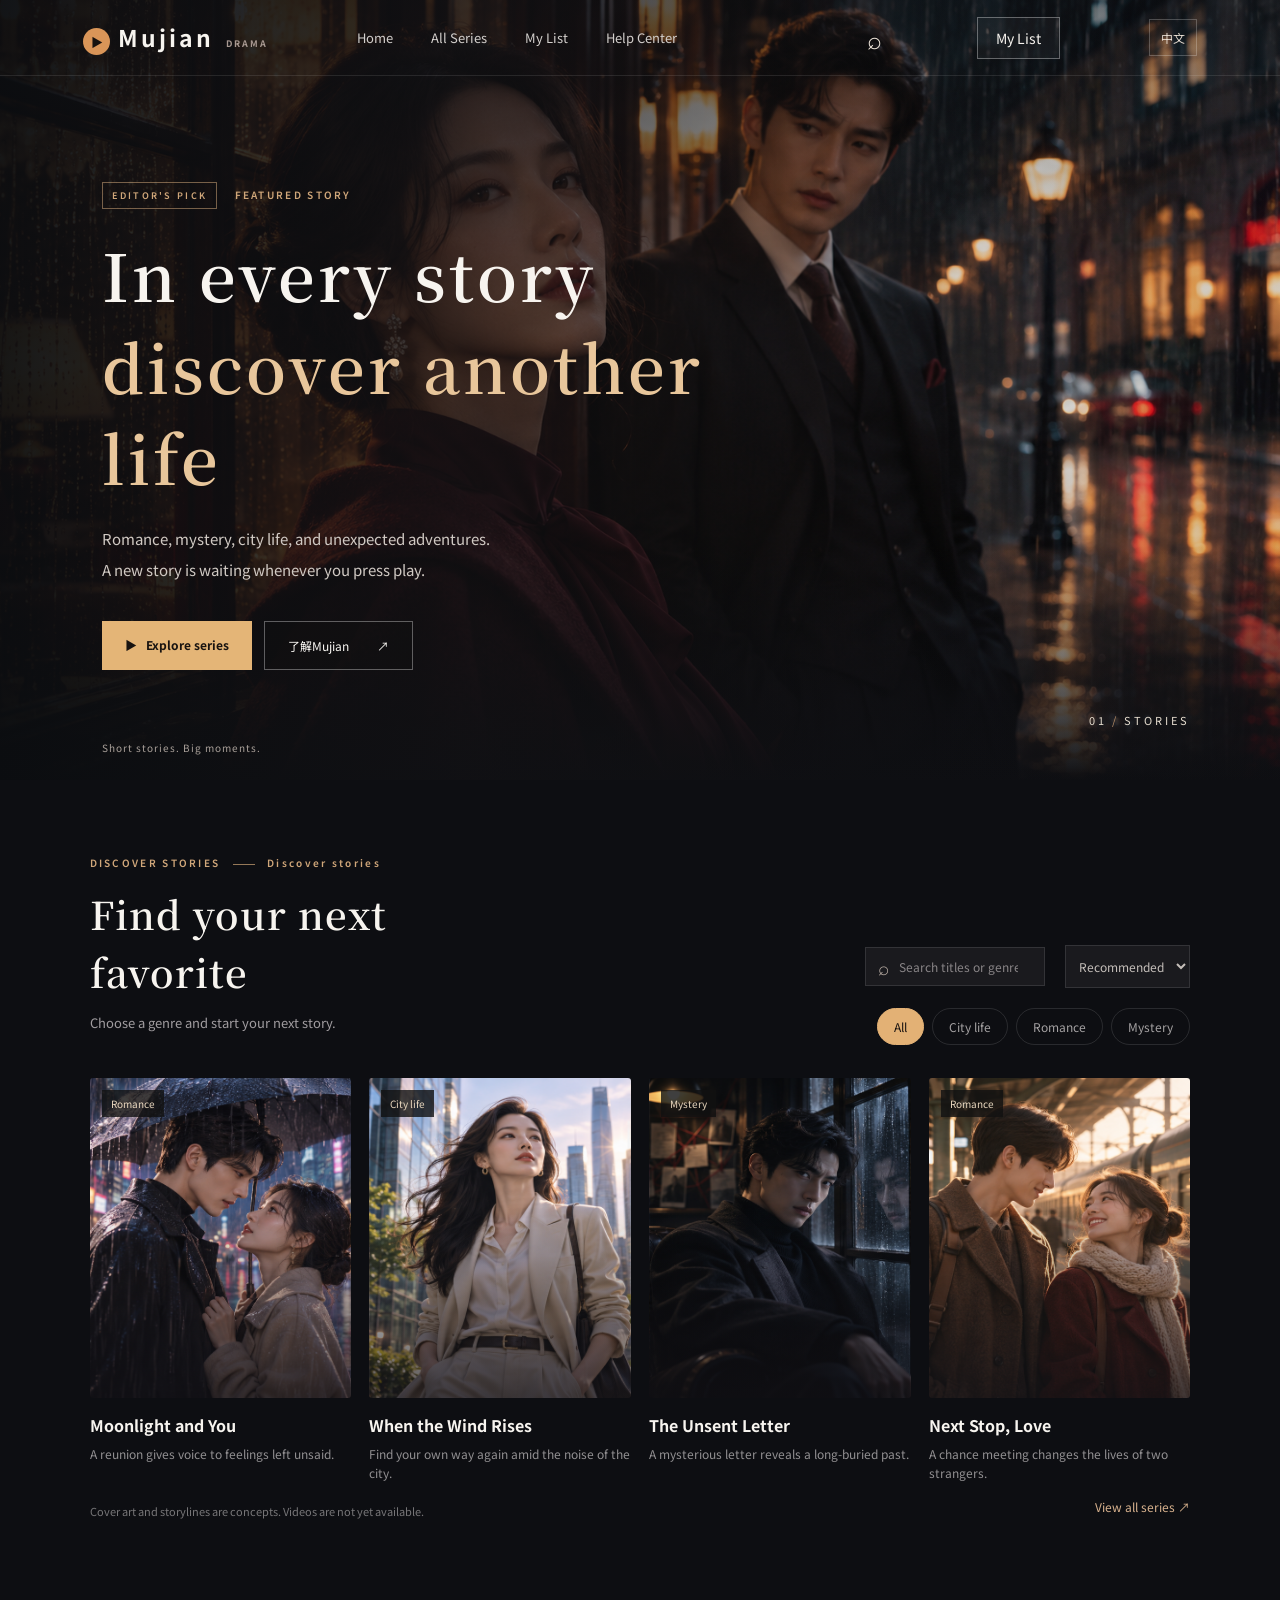
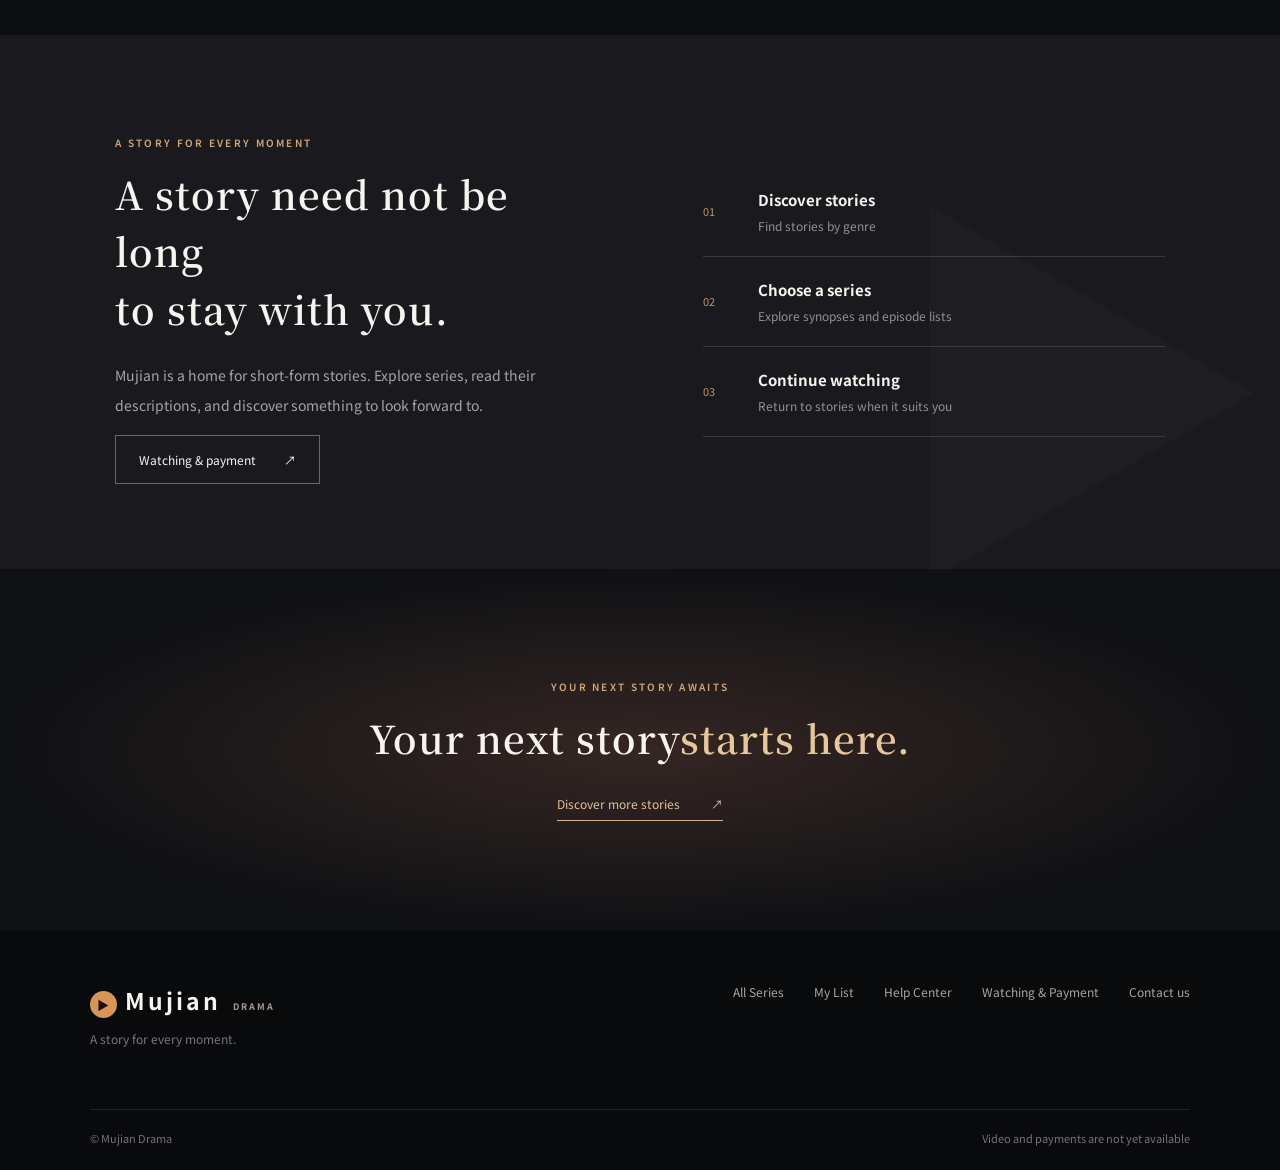
==== index.html @ 571a9138 "Create Mujian drama website" ====
<!doctype html><html lang="zh-CN"><head><meta charset="utf-8"><meta name="viewport" content="width=device-width,initial-scale=1"><meta name="description" content="幕间短剧：发现精彩短剧，探索不同题材的故事。"><title>幕间短剧 | 每一刻，都有好故事</title><link rel="icon" href="data:,"><link rel="stylesheet" href="style.css"></head><body><header><a class="logo" href="#top"><span>▶</span> 幕间 <small>DRAMA</small></a><nav><a href="index.html">首页</a><a href="catalog.html">全部剧集</a><a href="library.html">我的片单</a><a href="help.html">帮助中心</a></nav><button class="header-search" data-action="search" aria-label="搜索剧集">⌕</button><a class="header-btn" href="library.html">我的片单</a></header><main id="top"><section class="hero"><div class="hero-art"></div><div class="hero-vignette"></div><div class="hero-copy"><div class="eyebrow"><span>EDITOR'S PICK</span> 精选故事</div><h1>在故事里<br><em>遇见另一种人生</em></h1><p>都市、爱情、悬疑与奇遇。<br>一集几分钟，让每一次打开都有新故事。</p><div class="actions"><a class="primary" href="#discover">▶ &nbsp; 探索剧集</a><a class="secondary" href="#about">了解幕间 <span>↗</span></a></div><div class="hero-note">精选短剧 · 随时发现好故事</div></div><div class="hero-index">01 <span>/</span> STORIES</div></section><section class="catalog" id="discover"><div class="heading"><div><p class="overline">DISCOVER STORIES <i></i> 发现故事</p><h2>总有一部，值得你追</h2><p class="sub">挑一个喜欢的题材，开启你的下一段故事。</p></div><div class="catalog-controls"><label class="search-box"><span>⌕</span><input id="search" type="search" placeholder="搜索剧名或题材" aria-label="搜索剧名或题材"></label><label class="sort-label"><span class="sr-only">排序方式</span><select id="sort" aria-label="排序方式"><option value="recommended">推荐排序</option><option value="title">按名称排序</option><option value="reverse">倒序排列</option></select></label><div class="filters" aria-label="题材筛选"><button class="active" data-filter="全部">全部</button><button data-filter="都市">都市</button><button data-filter="爱情">爱情</button><button data-filter="悬疑">悬疑</button></div></div></div><div id="cards" class="grid"></div><div id="empty" class="empty" hidden>没有找到相关剧集，换个关键词试试。</div><div class="catalog-bottom"><p class="caption">剧集封面与剧情为概念设计，视频尚未接入。</p><a href="catalog.html">查看全部剧集 ↗</a></div></section><section class="feature" id="about"><div class="feature-mark">▶</div><div class="feature-copy"><p class="overline">A STORY FOR EVERY MOMENT</p><h2>故事不必很长，<br>精彩可以随时开始。</h2><p>幕间是短剧内容的展示与观看平台。浏览感兴趣的剧集，查看故事介绍和集数，在碎片时间里发现值得期待的剧情。</p><a class="outline" href="service.html">了解观看与付费 <span>↗</span></a></div><div class="feature-side"><div><span>01</span><strong>发现故事</strong><p>按照题材找到感兴趣的内容</p></div><div><span>02</span><strong>选择剧集</strong><p>浏览剧情介绍与剧集目录</p></div><div><span>03</span><strong>继续观看</strong><p>在你方便的时间里追剧</p></div></div></section><section class="cta"><p class="overline">YOUR NEXT STORY AWAITS</p><h2>下一段故事，<em>现在开场。</em></h2><a href="#discover">发现更多故事 <span>↗</span></a></section></main><footer><div class="foot-top"><div><a class="logo" href="#top"><span>▶</span> 幕间 <small>DRAMA</small></a><p>每一刻，都有好故事。</p></div><div class="foot-links"><a href="catalog.html">全部剧集</a><a href="library.html">我的片单</a><a href="help.html">帮助中心</a><a href="service.html">观看与付费</a><button data-action="contact">联系我们</button></div></div><div class="foot-bottom"><span>© 幕间短剧</span><span>视频与支付尚未接入</span></div></footer><dialog id="modal"><div class="modal-heading"><div><span class="overline">MUJIAN DRAMA</span><h2 id="modal-title"></h2></div><button class="close" aria-label="关闭">×</button></div><div id="modal-body"></div></dialog><script src="i18n.js"></script><script src="data.js"></script><script src="app.js"></script></body></html>
---- style.css ----
@import url('https://fonts.googleapis.com/css2?family=Noto+Sans+SC:wght@400;500;600;700&family=Noto+Serif+SC:wght@500;600;700&display=swap');:root{color-scheme:dark;--bg:#0d0e12;--text:#f7f4ef;--muted:#a3a1a4;--accent:#e5b573}*{box-sizing:border-box}html{scroll-behavior:smooth}body{margin:0;background:var(--bg);color:var(--text);font:14px 'Noto Sans SC',sans-serif}a{color:inherit;text-decoration:none}button{font:inherit;cursor:pointer}header{height:76px;position:absolute;z-index:5;top:0;left:0;right:0;display:flex;align-items:center;padding:0 6.5%;gap:8%;border-bottom:1px solid #ffffff19}.logo{font-size:23px;font-weight:700;letter-spacing:3px;white-space:nowrap}.logo span{display:inline-grid;place-items:center;font-size:12px;background:#d99558;border-radius:50%;width:27px;height:27px;letter-spacing:0;color:#17120f}.logo small{font-size:9px;letter-spacing:2px;color:#a89992;margin-left:4px}nav{display:flex;gap:38px;font-size:13px;color:#d3cfcc}nav a:hover{color:white}.header-btn{margin-left:auto;color:#f7f4ef;border:1px solid #ffffff55;background:#ffffff0a;padding:10px 18px}.hero{height:min(780px,95vh);min-height:620px;position:relative;overflow:hidden;background:#26211f}.hero-art{position:absolute;inset:0;background:linear-gradient(120deg,#121317,#573d37);background-image:url('hero.png');background-size:cover;background-position:center 42%}.hero-vignette{position:absolute;inset:0;background:linear-gradient(90deg,#0b0d10f2 0%,#111114bf 36%,#12121425 75%),linear-gradient(0deg,#0d0e12 0%,transparent 30%),linear-gradient(180deg,#0d0e1266,transparent 30%)}.hero-copy{position:absolute;left:8%;top:24%;max-width:660px}.eyebrow,.overline{font-size:10px;font-weight:600;letter-spacing:2.3px;color:#d0a77a}.eyebrow span{padding:6px 9px;border:1px solid #d0a77a88;margin-right:13px;font-size:9px}h1,h2{font-family:'Noto Serif SC',serif;font-weight:600}h1{font-size:clamp(44px,5.1vw,72px);line-height:1.4;letter-spacing:3px;margin:27px 0 21px}em{font-style:normal;color:#e8c69b}.hero-copy p{line-height:2.05;color:#d1cac4;font-size:15px}.actions{display:flex;gap:12px;margin-top:35px}.actions a,.outline{padding:15px 23px;font-size:12px}.primary{background:#e4b577;color:#181310;font-weight:700}.secondary,.outline{border:1px solid #ffffff55;background:#11111155;color:#f9f7f3}.secondary span,.outline span{margin-left:25px}.hero-note{margin-top:70px;color:#aaa19a;font-size:10px;letter-spacing:1px}.hero-index{position:absolute;right:7%;bottom:52px;font-size:11px;letter-spacing:3px;color:#e6ddcf}.hero-index span{color:#b58b65}.catalog{padding:75px 7% 105px}.heading{display:flex;justify-content:space-between;align-items:end;gap:25px;margin-bottom:33px}.overline{margin:0 0 15px}.overline i{display:inline-block;width:22px;height:1px;background:#957858;vertical-align:middle;margin:0 8px}h2{font-size:clamp(30px,3vw,42px);margin:0;line-height:1.5;letter-spacing:1px}.sub{color:#a19da0;font-size:13px}.filters{display:flex;gap:8px;flex-wrap:wrap}.filters button{background:transparent;border:1px solid #ffffff1e;color:#a4a1a2;padding:9px 16px;border-radius:30px;font-size:12px}.filters button.active{background:#e3b175;color:#1a1411;border-color:#e3b175}.grid{display:grid;grid-template-columns:repeat(4,1fr);gap:18px}.card{min-width:0;cursor:pointer}.poster{position:relative;height:320px;background-image:linear-gradient(0deg,#121116b3,transparent 60%),url('hero.png');background-size:auto,cover;border-radius:3px;overflow:hidden}.poster:after{content:'▶';position:absolute;left:50%;top:50%;transform:translate(-50%,-50%);display:grid;place-items:center;border:1px solid #ffffffa0;border-radius:50%;width:45px;height:45px;background:#12121266;font-size:13px;opacity:0;transition:opacity .2s}.card:hover .poster:after,.card:focus-visible .poster:after{opacity:1}.poster.p1{background-position:center,65% center}.poster.p2{background-position:center,40% center;filter:hue-rotate(20deg)}.poster.p3{background-position:center,75% center;filter:sepia(.23)}.poster.p4{background-position:center,50% center;filter:hue-rotate(315deg)}.poster-tag{position:absolute;top:12px;left:12px;background:#111c;color:#ead8bf;padding:6px 9px;font-size:10px}.card h3{font-size:16px;margin:15px 0 7px}.card p{margin:0;color:#929092;font-size:12px;line-height:1.6}.caption{font-size:11px;color:#777678;margin-top:20px}.feature{display:grid;grid-template-columns:1fr 1fr;gap:12%;align-items:center;position:relative;background:#1a1a1e;padding:100px 9%;overflow:hidden}.feature-mark{position:absolute;font-size:400px;color:#ffffff04;right:0;bottom:-90px}.feature-copy,.feature-side{position:relative}.feature-copy>p:not(.overline){max-width:470px;color:#a7a4a2;line-height:2.1;margin:24px 0 29px}.outline{background:transparent}.feature-side>div{border-bottom:1px solid #ffffff20;padding:22px 0;display:grid;grid-template-columns:55px 1fr;align-items:center}.feature-side span{grid-row:span 2;color:#bd9367;font-size:11px}.feature-side strong{font-size:15px}.feature-side p{color:#929092;font-size:12px;margin:7px 0 0}.cta{text-align:center;padding:110px 20px;background:radial-gradient(ellipse at center,#352623,#101114 70%)}.cta a{display:inline-block;margin-top:28px;border-bottom:1px solid #d9b38b;padding-bottom:8px;color:#e3c09e;font-size:12px}.cta a span{margin-left:28px}footer{padding:52px 7% 24px;background:#090a0c}.foot-top{display:flex;justify-content:space-between;align-items:start}.foot-top p{color:#77777a;font-size:12px}.foot-links{display:flex;gap:30px;color:#a9a5a5;font-size:12px}.foot-links button{border:0;background:none;color:inherit;padding:0}.foot-bottom{display:flex;justify-content:space-between;border-top:1px solid #ffffff18;margin-top:50px;padding-top:20px;color:#747376;font-size:11px}dialog{border:1px solid #ffffff1a;background:#1b1c20;color:#eee9e2;width:min(92vw,650px);padding:30px;box-shadow:0 20px 90px #0009}dialog::backdrop{background:#000b}.modal-heading{display:flex;align-items:start;justify-content:space-between}.modal-heading h2{font-size:27px;margin:8px 0 22px}.close{font-size:30px;background:none;border:0;color:#ccc}.modal-description{color:#bbb3ad;line-height:1.9}.modal-note{background:#2a2928;color:#bcb2a9;padding:14px;line-height:1.8;font-size:12px;margin:20px 0}.player{height:230px;display:grid;place-items:center;text-align:center;background:linear-gradient(#10111488,#101114dd),url('hero.png') center 45%/cover;color:#e8ded3}.player span{display:block;font-size:26px;margin-bottom:8px}.episodes{display:flex;gap:8px;flex-wrap:wrap;margin:15px 0}.episodes button{background:#333236;border:1px solid #ffffff1b;padding:9px 13px;color:#dedad6}.episodes button.selected{border-color:#d5aa79;color:#e5bd8b}.episode-status{color:#c7b39d;font-size:12px;min-height:20px}@media(max-width:700px){header{height:65px;padding:0 5%}nav{display:none}.header-btn{padding:9px 12px}.hero{height:680px;min-height:0}.hero-art{background-position:62% center}.hero-vignette{background:linear-gradient(90deg,#0b0d10e8,#11111491),linear-gradient(0deg,#0d0e12,transparent 40%)}.hero-copy{left:6%;top:24%;right:5%}h1{font-size:40px}.hero-copy p{font-size:13px}.hero-note{margin-top:58px}.catalog{padding:65px 5% 75px}.heading{display:block}.filters{margin-top:25px}.grid{grid-template-columns:repeat(2,1fr);gap:21px 12px}.poster{height:240px}.feature{grid-template-columns:1fr;gap:35px;padding:75px 6%}.feature-mark{font-size:220px}.cta{padding:80px 5%}.foot-top{display:block}.foot-links{margin-top:30px;gap:20px}.foot-bottom{gap:20px}.player{height:180px}}
.nav-link{border:0;padding:0;background:none;color:inherit;font-size:inherit}.nav-link:hover{color:white}.header-search{margin-left:auto;background:none;border:0;color:#f1e8dc;font-size:25px}.header-btn{margin-left:0}.catalog-controls{display:flex;align-items:center;gap:20px;flex-wrap:wrap;justify-content:flex-end}.search-box{display:flex;align-items:center;gap:8px;background:#1a1a1e;border:1px solid #ffffff1c;padding:9px 12px;color:#b8aca3}.search-box span{font-size:19px;line-height:1}.search-box input{background:transparent;border:0;outline:0;color:#eee;width:135px;font:12px 'Noto Sans SC',sans-serif}.search-box input::placeholder{color:#898587}.empty{padding:55px 0;color:#a3a1a4;text-align:center}.poster{background-image:linear-gradient(0deg,#121116b3,transparent 60%),url('posters.png');background-size:100% 100%,400% 100%}.poster.p1{background-position:center,0% center}.poster.p2{background-position:center,33.333% center;filter:none}.poster.p3{background-position:center,66.667% center;filter:none}.poster.p4{background-position:center,100% center;filter:none}.poster-bottom{position:absolute;bottom:12px;left:12px;font-size:10px;color:#ffffffb0}dialog{max-height:min(90vh,900px);overflow:auto}.detail-player{min-height:230px;display:grid;place-items:center;text-align:center;background-image:linear-gradient(#10111488,#101114dd),url('posters.png');background-size:100% 100%,400% 100%}.detail-player.p1{background-position:center,0% center}.detail-player.p2{background-position:center,33.333% center}.detail-player.p3{background-position:center,66.667% center}.detail-player.p4{background-position:center,100% center}.player-label{display:flex;align-items:center;flex-direction:column;gap:7px}.player-label>span{display:grid;place-items:center;width:46px;height:46px;border:1px solid #ffffffaa;border-radius:50%;margin-bottom:6px}.player-label strong{font-size:13px}.player-label small{font-size:11px;color:#d2c9c0}.gold-button,.checkout-button{background:#deb17a;color:#19130f;border:0;padding:12px 20px;font-weight:700;margin-top:10px}.detail-meta{display:flex;justify-content:space-between;align-items:center;margin-top:19px;color:#a8a09b;font-size:12px}.pill{display:inline-block;border:1px solid #a68a70;padding:4px 8px;color:#dbbd9d;margin-right:10px}.detail-favorite{border:1px solid #ffffff34;background:transparent;color:#ddd;padding:8px 12px}.detail-favorite.is-favorite{color:#e9b98a;border-color:#c69771}.episodes-head{display:flex;align-items:center;justify-content:space-between;margin-top:25px}.episodes-head span{color:#aaa099;font-size:11px}.episodes button small{color:#a99d92;margin-left:3px}.demo-disclosure{background:#2a2928;color:#bbb1a8;padding:13px 14px;font-size:11px;line-height:1.8;margin:20px 0}.library-section{margin:10px 0 28px}.library-title{display:flex;align-items:center;justify-content:space-between;margin-bottom:12px}.library-title button{background:none;border:0;color:#b9aa9a;font-size:11px}.library-list{display:grid;gap:6px}.library-item{width:100%;display:flex;align-items:center;gap:13px;text-align:left;border:0;background:#29292c;padding:9px;color:#e9e3dd}.mini-poster{width:48px;height:58px;flex:none;background-image:url('posters.png');background-size:400% 100%}.mini-poster.p1{background-position:0% center}.mini-poster.p2{background-position:33.333% center}.mini-poster.p3{background-position:66.667% center}.mini-poster.p4{background-position:100% center}.library-item strong,.library-item small{display:block}.library-item small{color:#aaa19a;font-size:11px;margin-top:8px}.library-item i{font-style:normal;margin-left:auto;color:#bd9a75}.library-empty{background:#262628;color:#9f9996;padding:24px;font-size:12px}.order-box{background:#29292c;padding:8px 18px}.order-box>div{display:flex;justify-content:space-between;padding:14px 0;border-bottom:1px solid #ffffff10}.order-box>div:last-child{border:0}.order-box span{color:#aaa19b}.order-box strong{font-size:13px}.order-box .price{color:#e5bd8b;font-size:20px}.checkout-button{width:100%;padding:15px}.back-button{width:100%;border:0;background:none;color:#b6aca4;padding:15px}.success-icon{display:grid;place-items:center;border-radius:50%;background:#dfb17b;color:#1a1613;width:50px;height:50px;margin:10px auto}.success-title{text-align:center;font-size:18px;font-weight:600}.centered{text-align:center}.info-grid{display:grid;grid-template-columns:repeat(3,1fr);gap:10px}.info-grid>div{background:#29292c;padding:16px}.info-grid p{color:#a69f99;font-size:11px;line-height:1.7}.faq details{border-bottom:1px solid #ffffff20;padding:16px 0}.faq summary{cursor:pointer}.faq p{color:#ada39d;line-height:1.8;font-size:12px}@media(max-width:700px){.catalog-controls{justify-content:flex-start}.search-box{margin-bottom:6px;width:100%}.search-box input{width:100%}.filters{margin-top:0}.info-grid{grid-template-columns:1fr}.detail-player{min-height:180px}.header-search{font-size:22px}}
.sr-only{position:absolute;width:1px;height:1px;padding:0;margin:-1px;overflow:hidden;clip:rect(0,0,0,0);white-space:nowrap;border:0}.sort-label select{background:#1a1a1e;border:1px solid #ffffff1c;color:#c5bfba;padding:11px 9px;font:12px 'Noto Sans SC',sans-serif}.catalog-bottom{display:flex;justify-content:space-between;align-items:center;gap:20px}.catalog-bottom a{font-size:12px;color:#d8b28e}.catalog-page header,.subpage header{position:relative;background:#111216}.catalog-page .hero,.catalog-page .feature,.catalog-page .cta{display:none}.catalog-page .catalog{min-height:70vh;padding-top:95px}.catalog-page .catalog:before{content:'EXPLORE THE COLLECTION';display:block;color:#d2aa7d;letter-spacing:2px;font-size:10px;margin-bottom:24px}.catalog-page .heading{margin-bottom:45px}.catalog-page .heading h2{font-size:48px}.subpage .header-btn{margin-left:auto}.page-main{max-width:1440px;margin:auto;padding:90px 7% 120px;min-height:calc(100vh - 300px)}.page-heading{border-bottom:1px solid #ffffff1c;padding-bottom:42px;margin-bottom:48px}.page-heading h1{font-size:clamp(34px,4vw,50px);letter-spacing:1px;margin:15px 0}.page-heading>p:not(.overline){color:#9e9999;line-height:1.9}.library-layout,.help-layout{display:grid;grid-template-columns:240px 1fr;gap:7%}.library-nav{display:flex;flex-direction:column;gap:8px}.library-nav button,.library-nav a{display:flex;justify-content:space-between;text-align:left;color:#99949a;background:none;border:0;padding:15px;font-size:13px}.library-nav button.active{background:#29231f;color:#ebbd8e;border-left:2px solid #d6a374}.library-nav button span{color:#b7a08a}.library-nav a{margin-top:20px;color:#d9b18a}.library-panel{min-width:0}.panel-heading{display:flex;align-items:center;justify-content:space-between;border-bottom:1px solid #ffffff1c;padding-bottom:23px;margin-bottom:28px}.panel-heading h2{font-size:28px}.panel-heading .overline{margin-bottom:7px}.manage-button{background:none;border:0;color:#b7aaa1;font-size:12px}.saved-grid{display:grid;grid-template-columns:repeat(4,1fr);gap:20px}.saved-card{position:relative;min-width:0}.saved-poster{height:250px;background-image:linear-gradient(0deg,#0b0a0ab3,transparent 60%),url('posters.png');background-size:100% 100%,400% 100%}.saved-poster.p1{background-position:center,0% center}.saved-poster.p2{background-position:center,33.333% center}.saved-poster.p3{background-position:center,66.667% center}.saved-poster.p4{background-position:center,100% center}.saved-card strong,.saved-card small{display:block}.saved-card strong{margin-top:14px;font-size:14px}.saved-card small{margin:7px 0;color:#a49c97}.remove-item{background:none;border:0;padding:4px 0;color:#9b918a;font-size:11px}.remove-item:hover{color:#e4b77f}.empty-library{background:#191a1d;padding:65px 20px;text-align:center}.empty-icon{font-size:40px;color:#c7a37f}.empty-library h3{font-family:'Noto Serif SC',serif;font-size:20px}.empty-library p,.page-note{font-size:12px;color:#8f8989}.empty-library a{display:inline-block;margin-top:15px;color:#e7bc8d;font-size:12px}.page-note{margin-top:28px}.help-search{max-width:410px;margin-top:25px}.help-search input{width:100%}.help-aside h2{font-size:25px}.help-aside p:not(.overline){color:#a49c99;font-size:12px;line-height:1.9}.help-aside a{display:inline-block;color:#d9b18a;margin-top:20px;font-size:12px}.faq-page details{border-bottom:1px solid #ffffff1f;padding:22px 3px}.faq-page summary{list-style:none;cursor:pointer;font-size:15px;display:flex;justify-content:space-between;gap:10px}.faq-page summary::-webkit-details-marker{display:none}.faq-page summary:after{content:'+';font-size:19px;color:#c2a585}.faq-page details[open] summary:after{content:'−'}.faq-page details p{font-size:12px;color:#a7a09c;line-height:2;margin:15px 30px 0 0}.support-card{display:flex;justify-content:space-between;align-items:center;background:#1c1b1b;padding:26px;margin-top:40px}.support-card h3{font-family:'Noto Serif SC',serif;font-size:19px;margin:10px 0}.support-card p:not(.overline){font-size:12px;color:#a9a09b}.support-card>span{font-size:23px;color:#c6a181}.catalog-page .header-search{margin-left:auto}@media(max-width:850px){.saved-grid{grid-template-columns:repeat(2,1fr)}.catalog-page .heading h2{font-size:36px}}@media(max-width:700px){.page-main{padding:65px 5% 80px}.page-heading{margin-bottom:30px}.page-heading h1{font-size:34px}.library-layout,.help-layout{grid-template-columns:1fr;gap:30px}.library-nav{flex-direction:row;flex-wrap:wrap;border-bottom:1px solid #ffffff1c}.library-nav button{flex:1}.library-nav a{display:none}.help-aside{display:none}.saved-poster{height:220px}.catalog-page .catalog{padding-top:65px}.catalog-bottom{align-items:flex-start}.subpage header .header-btn{font-size:11px}.sort-label{margin-bottom:6px}.catalog-controls{gap:10px}}
.detail-actions{display:flex;gap:8px}.service-intro{display:grid;grid-template-columns:1fr 1fr;gap:12%;padding:10px 0 65px}.service-intro h2{margin-bottom:20px}.service-intro p:not(.overline){line-height:2;color:#a7a09d;max-width:450px}.service-link,.service-notice a{display:inline-block;color:#d9b18a;margin-top:15px;font-size:12px}.service-steps>div{display:flex;gap:25px;border-bottom:1px solid #ffffff1c;padding:18px 0}.service-steps span{color:#d3a574;font-size:11px}.service-steps b{font-size:15px}.service-steps p{font-size:12px;margin:6px 0 0}.service-notice{background:#1c1b1b;padding:30px}.service-notice h3{font-family:'Noto Serif SC',serif;font-size:21px}.service-notice p:not(.overline){color:#aaa29c;line-height:2;font-size:12px}@media(max-width:700px){.service-intro{grid-template-columns:1fr;gap:30px;padding-bottom:40px}}
.language-switch{color:#e8ddd2;background:transparent;border:1px solid #ffffff3b;padding:9px 11px;white-space:nowrap;font-size:12px}.language-switch:hover{border-color:#e3b175;color:#e3b175}.subpage .header-btn{margin-left:auto}.subpage .language-switch{margin-left:12px}@media(max-width:700px){header{gap:10px}.header-search{margin-left:auto}.language-switch{padding:8px}.subpage .language-switch{margin-left:0}.header-btn{white-space:nowrap}.hero-copy h1{font-size:clamp(31px,9.5vw,40px)}.foot-links{flex-wrap:wrap}}
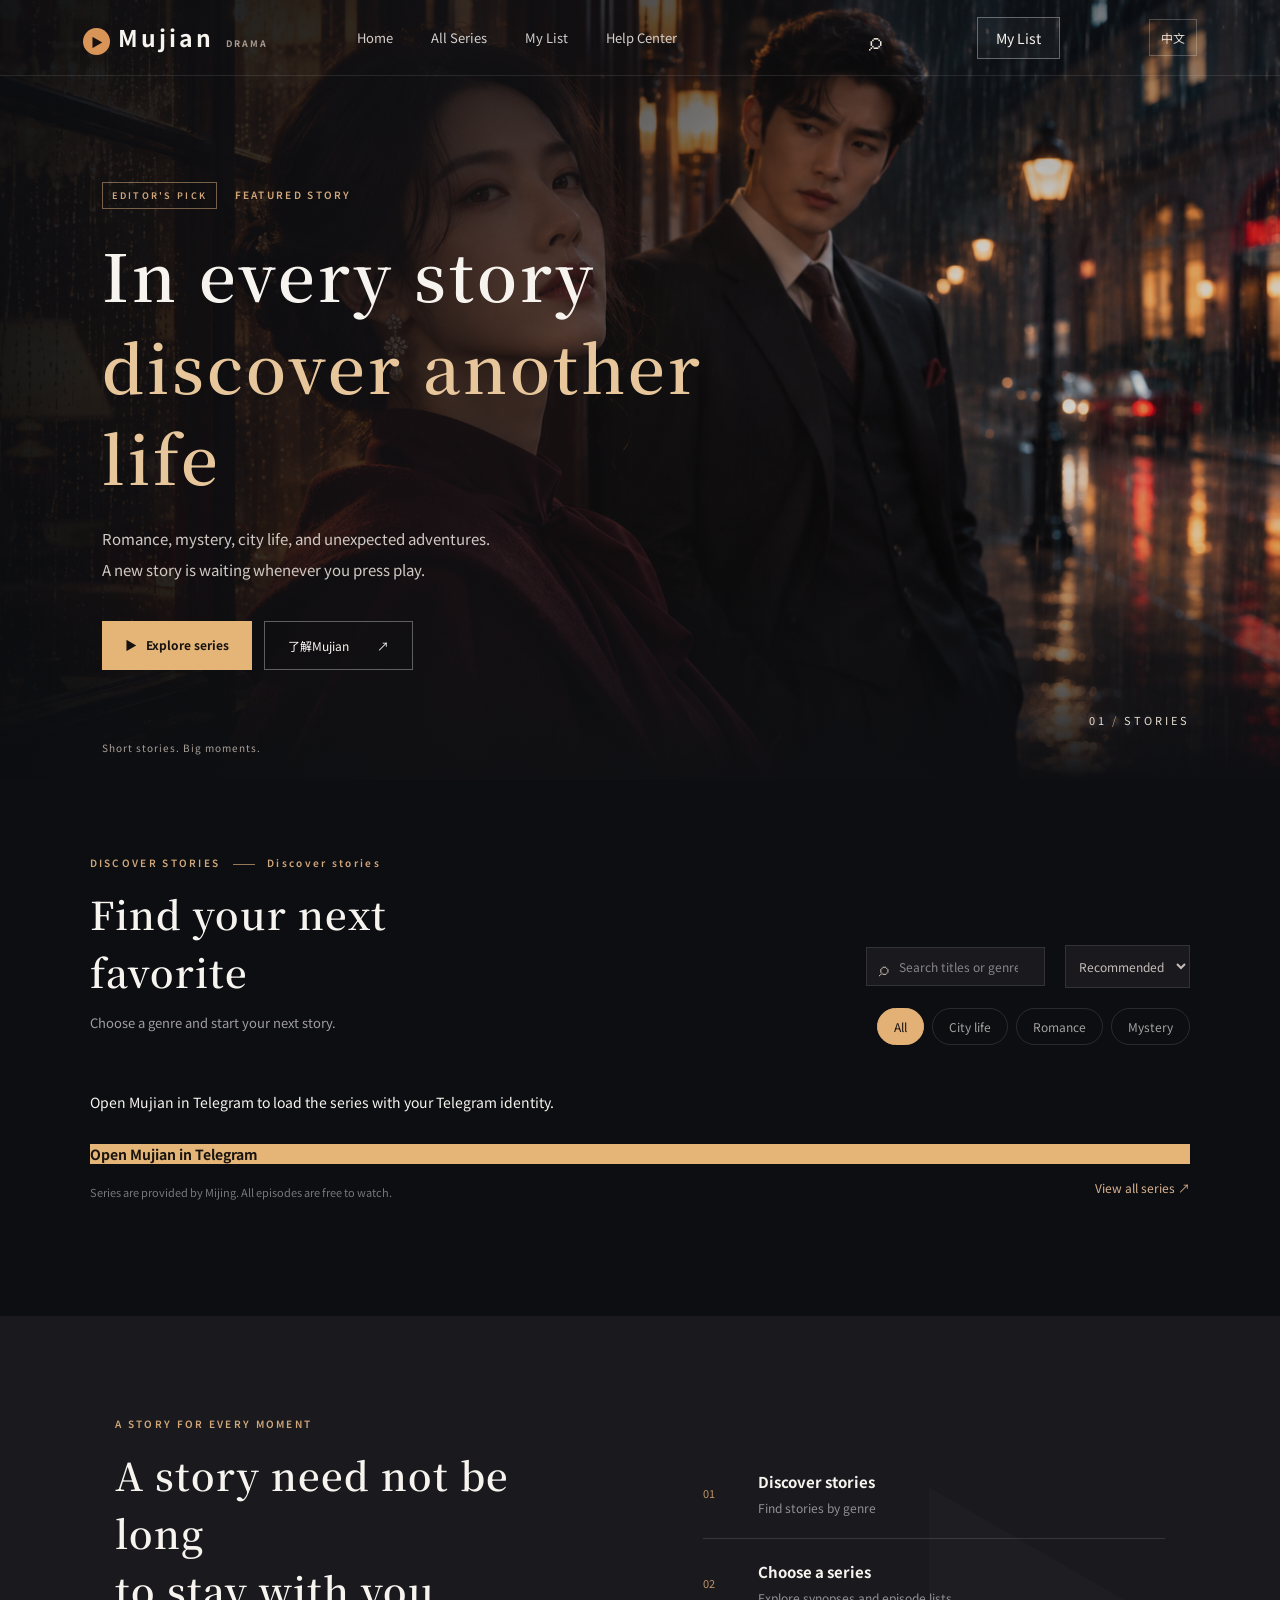
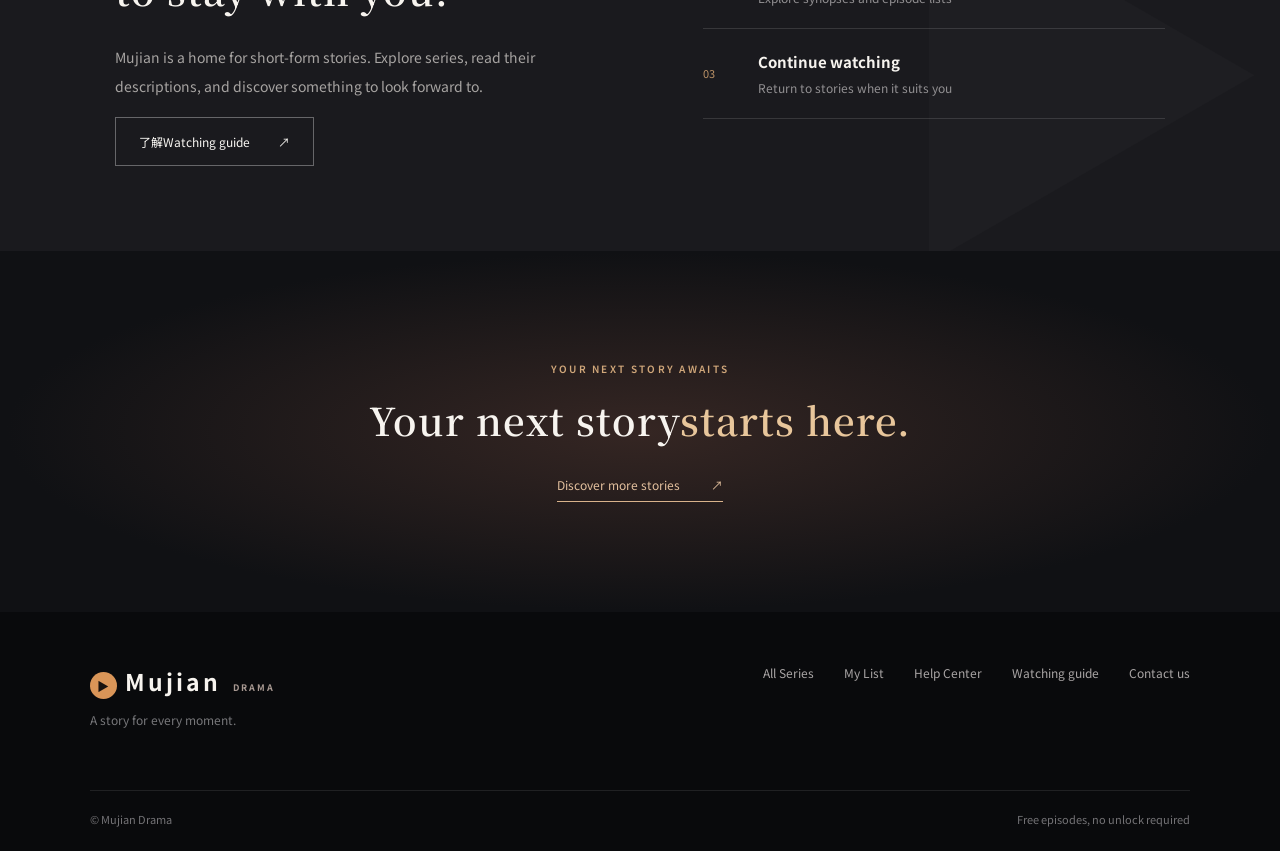
==== commit 3732eaea: "feat: 接入真实短剧与秘境定时引流" ====
--- a/index.html
+++ b/index.html
@@ -1 +1 @@
-<!doctype html><html lang="zh-CN"><head><meta charset="utf-8"><meta name="viewport" content="width=device-width,initial-scale=1"><meta name="description" content="幕间短剧：发现精彩短剧，探索不同题材的故事。"><title>幕间短剧 | 每一刻，都有好故事</title><link rel="icon" href="data:,"><link rel="stylesheet" href="style.css"></head><body><header><a class="logo" href="#top"><span>▶</span> 幕间 <small>DRAMA</small></a><nav><a href="index.html">首页</a><a href="catalog.html">全部剧集</a><a href="library.html">我的片单</a><a href="help.html">帮助中心</a></nav><button class="header-search" data-action="search" aria-label="搜索剧集">⌕</button><a class="header-btn" href="library.html">我的片单</a></header><main id="top"><section class="hero"><div class="hero-art"></div><div class="hero-vignette"></div><div class="hero-copy"><div class="eyebrow"><span>EDITOR'S PICK</span> 精选故事</div><h1>在故事里<br><em>遇见另一种人生</em></h1><p>都市、爱情、悬疑与奇遇。<br>一集几分钟，让每一次打开都有新故事。</p><div class="actions"><a class="primary" href="#discover">▶ &nbsp; 探索剧集</a><a class="secondary" href="#about">了解幕间 <span>↗</span></a></div><div class="hero-note">精选短剧 · 随时发现好故事</div></div><div class="hero-index">01 <span>/</span> STORIES</div></section><section class="catalog" id="discover"><div class="heading"><div><p class="overline">DISCOVER STORIES <i></i> 发现故事</p><h2>总有一部，值得你追</h2><p class="sub">挑一个喜欢的题材，开启你的下一段故事。</p></div><div class="catalog-controls"><label class="search-box"><span>⌕</span><input id="search" type="search" placeholder="搜索剧名或题材" aria-label="搜索剧名或题材"></label><label class="sort-label"><span class="sr-only">排序方式</span><select id="sort" aria-label="排序方式"><option value="recommended">推荐排序</option><option value="title">按名称排序</option><option value="reverse">倒序排列</option></select></label><div class="filters" aria-label="题材筛选"><button class="active" data-filter="全部">全部</button><button data-filter="都市">都市</button><button data-filter="爱情">爱情</button><button data-filter="悬疑">悬疑</button></div></div></div><div id="cards" class="grid"></div><div id="empty" class="empty" hidden>没有找到相关剧集，换个关键词试试。</div><div class="catalog-bottom"><p class="caption">剧集封面与剧情为概念设计，视频尚未接入。</p><a href="catalog.html">查看全部剧集 ↗</a></div></section><section class="feature" id="about"><div class="feature-mark">▶</div><div class="feature-copy"><p class="overline">A STORY FOR EVERY MOMENT</p><h2>故事不必很长，<br>精彩可以随时开始。</h2><p>幕间是短剧内容的展示与观看平台。浏览感兴趣的剧集，查看故事介绍和集数，在碎片时间里发现值得期待的剧情。</p><a class="outline" href="service.html">了解观看与付费 <span>↗</span></a></div><div class="feature-side"><div><span>01</span><strong>发现故事</strong><p>按照题材找到感兴趣的内容</p></div><div><span>02</span><strong>选择剧集</strong><p>浏览剧情介绍与剧集目录</p></div><div><span>03</span><strong>继续观看</strong><p>在你方便的时间里追剧</p></div></div></section><section class="cta"><p class="overline">YOUR NEXT STORY AWAITS</p><h2>下一段故事，<em>现在开场。</em></h2><a href="#discover">发现更多故事 <span>↗</span></a></section></main><footer><div class="foot-top"><div><a class="logo" href="#top"><span>▶</span> 幕间 <small>DRAMA</small></a><p>每一刻，都有好故事。</p></div><div class="foot-links"><a href="catalog.html">全部剧集</a><a href="library.html">我的片单</a><a href="help.html">帮助中心</a><a href="service.html">观看与付费</a><button data-action="contact">联系我们</button></div></div><div class="foot-bottom"><span>© 幕间短剧</span><span>视频与支付尚未接入</span></div></footer><dialog id="modal"><div class="modal-heading"><div><span class="overline">MUJIAN DRAMA</span><h2 id="modal-title"></h2></div><button class="close" aria-label="关闭">×</button></div><div id="modal-body"></div></dialog><script src="i18n.js"></script><script src="data.js"></script><script src="app.js"></script></body></html>
+<!doctype html><html lang="zh-CN"><head><meta charset="utf-8"><meta name="viewport" content="width=device-width,initial-scale=1"><meta name="description" content="幕间短剧：发现精彩短剧，探索不同题材的故事。"><title>幕间短剧 | 每一刻，都有好故事</title><link rel="icon" href="data:,"><link rel="stylesheet" href="style.css"></head><body><header><a class="logo" href="#top"><span>▶</span> 幕间 <small>DRAMA</small></a><nav><a href="index.html">首页</a><a href="catalog.html">全部剧集</a><a href="library.html">我的片单</a><a href="help.html">帮助中心</a></nav><button class="header-search" data-action="search" aria-label="搜索剧集">⌕</button><a class="header-btn" href="library.html">我的片单</a></header><main id="top"><section class="hero"><div class="hero-art"></div><div class="hero-vignette"></div><div class="hero-copy"><div class="eyebrow"><span>EDITOR'S PICK</span> 精选故事</div><h1>在故事里<br><em>遇见另一种人生</em></h1><p>都市、爱情、悬疑与奇遇。<br>一集几分钟，让每一次打开都有新故事。</p><div class="actions"><a class="primary" href="#discover">▶ &nbsp; 探索剧集</a><a class="secondary" href="#about">了解幕间 <span>↗</span></a></div><div class="hero-note">精选短剧 · 随时发现好故事</div></div><div class="hero-index">01 <span>/</span> STORIES</div></section><section class="catalog" id="discover"><div class="heading"><div><p class="overline">DISCOVER STORIES <i></i> 发现故事</p><h2>总有一部，值得你追</h2><p class="sub">挑一个喜欢的题材，开启你的下一段故事。</p></div><div class="catalog-controls"><label class="search-box"><span>⌕</span><input id="search" type="search" placeholder="搜索剧名或题材" aria-label="搜索剧名或题材"></label><label class="sort-label"><span class="sr-only">排序方式</span><select id="sort" aria-label="排序方式"><option value="recommended">推荐排序</option><option value="title">按名称排序</option><option value="reverse">倒序排列</option></select></label><div class="filters" aria-label="题材筛选"><button class="active" data-filter="全部">全部</button><button data-filter="都市">都市</button><button data-filter="爱情">爱情</button><button data-filter="悬疑">悬疑</button></div></div></div><div id="cards" class="grid"></div><div id="empty" class="empty" hidden>没有找到相关剧集，换个关键词试试。</div><div class="catalog-bottom"><p class="caption">剧集目录由秘境提供，本期全部免费观看。</p><a href="catalog.html">查看全部剧集 ↗</a></div></section><section class="feature" id="about"><div class="feature-mark">▶</div><div class="feature-copy"><p class="overline">A STORY FOR EVERY MOMENT</p><h2>故事不必很长，<br>精彩可以随时开始。</h2><p>幕间是短剧内容的展示与观看平台。浏览感兴趣的剧集，查看故事介绍和集数，在碎片时间里发现值得期待的剧情。</p><a class="outline" href="service.html">了解观看说明 <span>↗</span></a></div><div class="feature-side"><div><span>01</span><strong>发现故事</strong><p>按照题材找到感兴趣的内容</p></div><div><span>02</span><strong>选择剧集</strong><p>浏览剧情介绍与剧集目录</p></div><div><span>03</span><strong>继续观看</strong><p>在你方便的时间里追剧</p></div></div></section><section class="cta"><p class="overline">YOUR NEXT STORY AWAITS</p><h2>下一段故事，<em>现在开场。</em></h2><a href="#discover">发现更多故事 <span>↗</span></a></section></main><footer><div class="foot-top"><div><a class="logo" href="#top"><span>▶</span> 幕间 <small>DRAMA</small></a><p>每一刻，都有好故事。</p></div><div class="foot-links"><a href="catalog.html">全部剧集</a><a href="library.html">我的片单</a><a href="help.html">帮助中心</a><a href="service.html">观看说明</a><button data-action="contact">联系我们</button></div></div><div class="foot-bottom"><span>© 幕间短剧</span><span>剧集免费观看，无需解锁</span></div></footer><dialog id="modal"><div class="modal-heading"><div><span class="overline">MUJIAN DRAMA</span><h2 id="modal-title"></h2></div><button class="close" aria-label="关闭">×</button></div><div id="modal-body"></div></dialog><script src="https://telegram.org/js/telegram-web-app.js"></script><script src="mujian-config.js"></script><script src="mujian-api.js"></script><script src="mijing-entry.js"></script><script src="i18n.js"></script><script src="data.js"></script><script src="assets/hls-1.7.4.min.js"></script><script src="player.js"></script><script src="app.js"></script></body></html>
--- a/style.css
+++ b/style.css
@@ -3,3 +3,20 @@
 .sr-only{position:absolute;width:1px;height:1px;padding:0;margin:-1px;overflow:hidden;clip:rect(0,0,0,0);white-space:nowrap;border:0}.sort-label select{background:#1a1a1e;border:1px solid #ffffff1c;color:#c5bfba;padding:11px 9px;font:12px 'Noto Sans SC',sans-serif}.catalog-bottom{display:flex;justify-content:space-between;align-items:center;gap:20px}.catalog-bottom a{font-size:12px;color:#d8b28e}.catalog-page header,.subpage header{position:relative;background:#111216}.catalog-page .hero,.catalog-page .feature,.catalog-page .cta{display:none}.catalog-page .catalog{min-height:70vh;padding-top:95px}.catalog-page .catalog:before{content:'EXPLORE THE COLLECTION';display:block;color:#d2aa7d;letter-spacing:2px;font-size:10px;margin-bottom:24px}.catalog-page .heading{margin-bottom:45px}.catalog-page .heading h2{font-size:48px}.subpage .header-btn{margin-left:auto}.page-main{max-width:1440px;margin:auto;padding:90px 7% 120px;min-height:calc(100vh - 300px)}.page-heading{border-bottom:1px solid #ffffff1c;padding-bottom:42px;margin-bottom:48px}.page-heading h1{font-size:clamp(34px,4vw,50px);letter-spacing:1px;margin:15px 0}.page-heading>p:not(.overline){color:#9e9999;line-height:1.9}.library-layout,.help-layout{display:grid;grid-template-columns:240px 1fr;gap:7%}.library-nav{display:flex;flex-direction:column;gap:8px}.library-nav button,.library-nav a{display:flex;justify-content:space-between;text-align:left;color:#99949a;background:none;border:0;padding:15px;font-size:13px}.library-nav button.active{background:#29231f;color:#ebbd8e;border-left:2px solid #d6a374}.library-nav button span{color:#b7a08a}.library-nav a{margin-top:20px;color:#d9b18a}.library-panel{min-width:0}.panel-heading{display:flex;align-items:center;justify-content:space-between;border-bottom:1px solid #ffffff1c;padding-bottom:23px;margin-bottom:28px}.panel-heading h2{font-size:28px}.panel-heading .overline{margin-bottom:7px}.manage-button{background:none;border:0;color:#b7aaa1;font-size:12px}.saved-grid{display:grid;grid-template-columns:repeat(4,1fr);gap:20px}.saved-card{position:relative;min-width:0}.saved-poster{height:250px;background-image:linear-gradient(0deg,#0b0a0ab3,transparent 60%),url('posters.png');background-size:100% 100%,400% 100%}.saved-poster.p1{background-position:center,0% center}.saved-poster.p2{background-position:center,33.333% center}.saved-poster.p3{background-position:center,66.667% center}.saved-poster.p4{background-position:center,100% center}.saved-card strong,.saved-card small{display:block}.saved-card strong{margin-top:14px;font-size:14px}.saved-card small{margin:7px 0;color:#a49c97}.remove-item{background:none;border:0;padding:4px 0;color:#9b918a;font-size:11px}.remove-item:hover{color:#e4b77f}.empty-library{background:#191a1d;padding:65px 20px;text-align:center}.empty-icon{font-size:40px;color:#c7a37f}.empty-library h3{font-family:'Noto Serif SC',serif;font-size:20px}.empty-library p,.page-note{font-size:12px;color:#8f8989}.empty-library a{display:inline-block;margin-top:15px;color:#e7bc8d;font-size:12px}.page-note{margin-top:28px}.help-search{max-width:410px;margin-top:25px}.help-search input{width:100%}.help-aside h2{font-size:25px}.help-aside p:not(.overline){color:#a49c99;font-size:12px;line-height:1.9}.help-aside a{display:inline-block;color:#d9b18a;margin-top:20px;font-size:12px}.faq-page details{border-bottom:1px solid #ffffff1f;padding:22px 3px}.faq-page summary{list-style:none;cursor:pointer;font-size:15px;display:flex;justify-content:space-between;gap:10px}.faq-page summary::-webkit-details-marker{display:none}.faq-page summary:after{content:'+';font-size:19px;color:#c2a585}.faq-page details[open] summary:after{content:'−'}.faq-page details p{font-size:12px;color:#a7a09c;line-height:2;margin:15px 30px 0 0}.support-card{display:flex;justify-content:space-between;align-items:center;background:#1c1b1b;padding:26px;margin-top:40px}.support-card h3{font-family:'Noto Serif SC',serif;font-size:19px;margin:10px 0}.support-card p:not(.overline){font-size:12px;color:#a9a09b}.support-card>span{font-size:23px;color:#c6a181}.catalog-page .header-search{margin-left:auto}@media(max-width:850px){.saved-grid{grid-template-columns:repeat(2,1fr)}.catalog-page .heading h2{font-size:36px}}@media(max-width:700px){.page-main{padding:65px 5% 80px}.page-heading{margin-bottom:30px}.page-heading h1{font-size:34px}.library-layout,.help-layout{grid-template-columns:1fr;gap:30px}.library-nav{flex-direction:row;flex-wrap:wrap;border-bottom:1px solid #ffffff1c}.library-nav button{flex:1}.library-nav a{display:none}.help-aside{display:none}.saved-poster{height:220px}.catalog-page .catalog{padding-top:65px}.catalog-bottom{align-items:flex-start}.subpage header .header-btn{font-size:11px}.sort-label{margin-bottom:6px}.catalog-controls{gap:10px}}
 .detail-actions{display:flex;gap:8px}.service-intro{display:grid;grid-template-columns:1fr 1fr;gap:12%;padding:10px 0 65px}.service-intro h2{margin-bottom:20px}.service-intro p:not(.overline){line-height:2;color:#a7a09d;max-width:450px}.service-link,.service-notice a{display:inline-block;color:#d9b18a;margin-top:15px;font-size:12px}.service-steps>div{display:flex;gap:25px;border-bottom:1px solid #ffffff1c;padding:18px 0}.service-steps span{color:#d3a574;font-size:11px}.service-steps b{font-size:15px}.service-steps p{font-size:12px;margin:6px 0 0}.service-notice{background:#1c1b1b;padding:30px}.service-notice h3{font-family:'Noto Serif SC',serif;font-size:21px}.service-notice p:not(.overline){color:#aaa29c;line-height:2;font-size:12px}@media(max-width:700px){.service-intro{grid-template-columns:1fr;gap:30px;padding-bottom:40px}}
 .language-switch{color:#e8ddd2;background:transparent;border:1px solid #ffffff3b;padding:9px 11px;white-space:nowrap;font-size:12px}.language-switch:hover{border-color:#e3b175;color:#e3b175}.subpage .header-btn{margin-left:auto}.subpage .language-switch{margin-left:12px}@media(max-width:700px){header{gap:10px}.header-search{margin-left:auto}.language-switch{padding:8px}.subpage .language-switch{margin-left:0}.header-btn{white-space:nowrap}.hero-copy h1{font-size:clamp(31px,9.5vw,40px)}.foot-links{flex-wrap:wrap}}
+
+.mujian-prompt{box-sizing:border-box;width:min(92vw,440px);max-height:85dvh;padding:32px 24px 24px;border-radius:12px;background:#262321;text-align:left}
+.mujian-prompt::backdrop{background:#000b}
+.mujian-prompt h2{font-size:22px;padding-right:20px;color:#e8c69b}
+.mujian-prompt>p{color:#bbb1a8;font-size:14px;line-height:1.8;margin:14px 0 24px}
+.mujian-prompt-close{position:absolute;right:10px;top:8px;width:40px;height:40px;border:0;background:none;color:#d8cec5;font-size:26px}
+.mijing-recommendation-actions{display:flex;gap:12px;align-items:center;flex-wrap:wrap}
+.mijing-entry-link{display:inline-block;background:#deb17a;color:#19130f;padding:12px 16px;font-size:13px;font-weight:600;line-height:1.6}
+.mijing-entry-dismiss{padding:12px 4px;background:none;border:0;color:#bbb1a8;font-size:12px}
+.mijing-entry-link:focus-visible,.mijing-entry-dismiss:focus-visible,.mujian-prompt-close:focus-visible{outline:2px solid #e3b175;outline-offset:4px}
+
+/* Real catalog and native media keep the existing modal and invitation layout. */
+.poster img { width: 100%; height: 100%; object-fit: cover; }
+.detail-player { display: flex; flex-direction: column; align-items: center; background: #080808; }
+.detail-player video { width: 100%; max-height: 60vh; object-fit: contain; }
+.detail-player p { padding: 10px; color: #eee; }
+#cards > p, #cards > a, #cards > button { grid-column: 1 / -1; }
